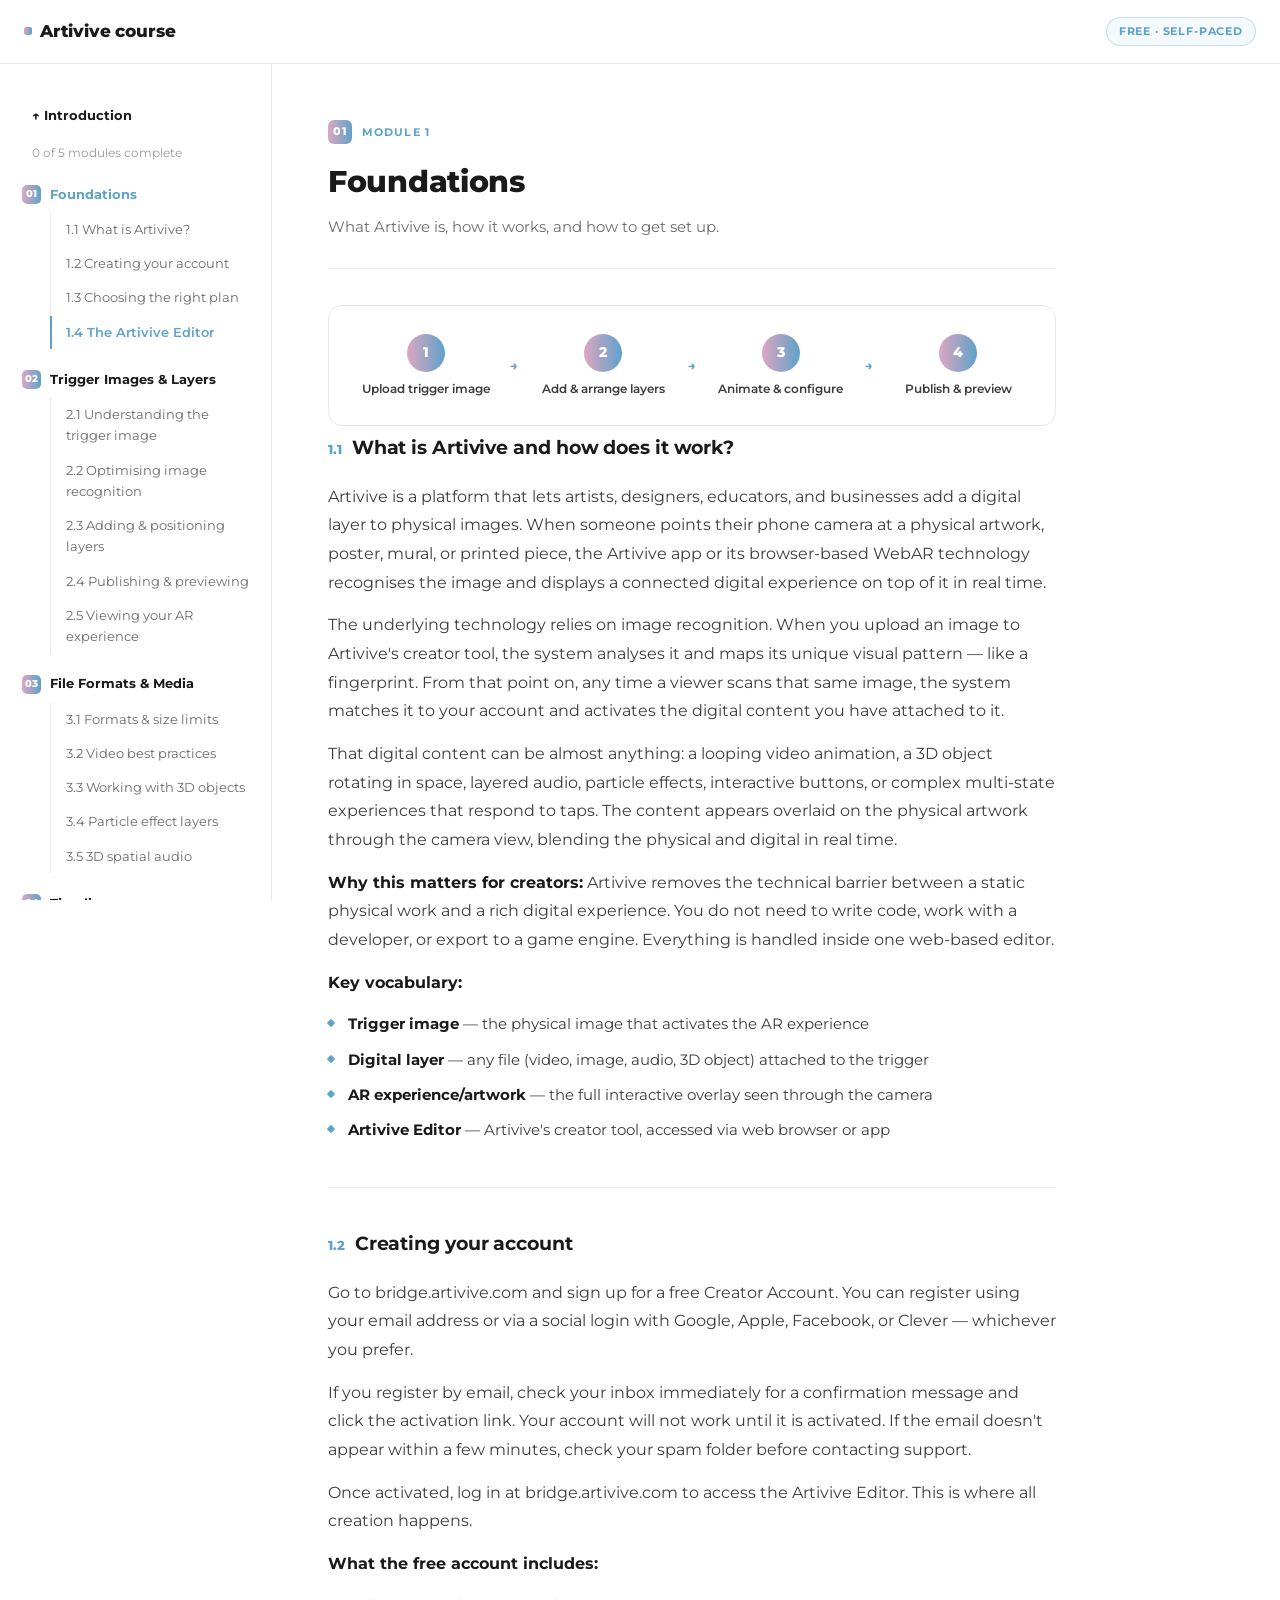
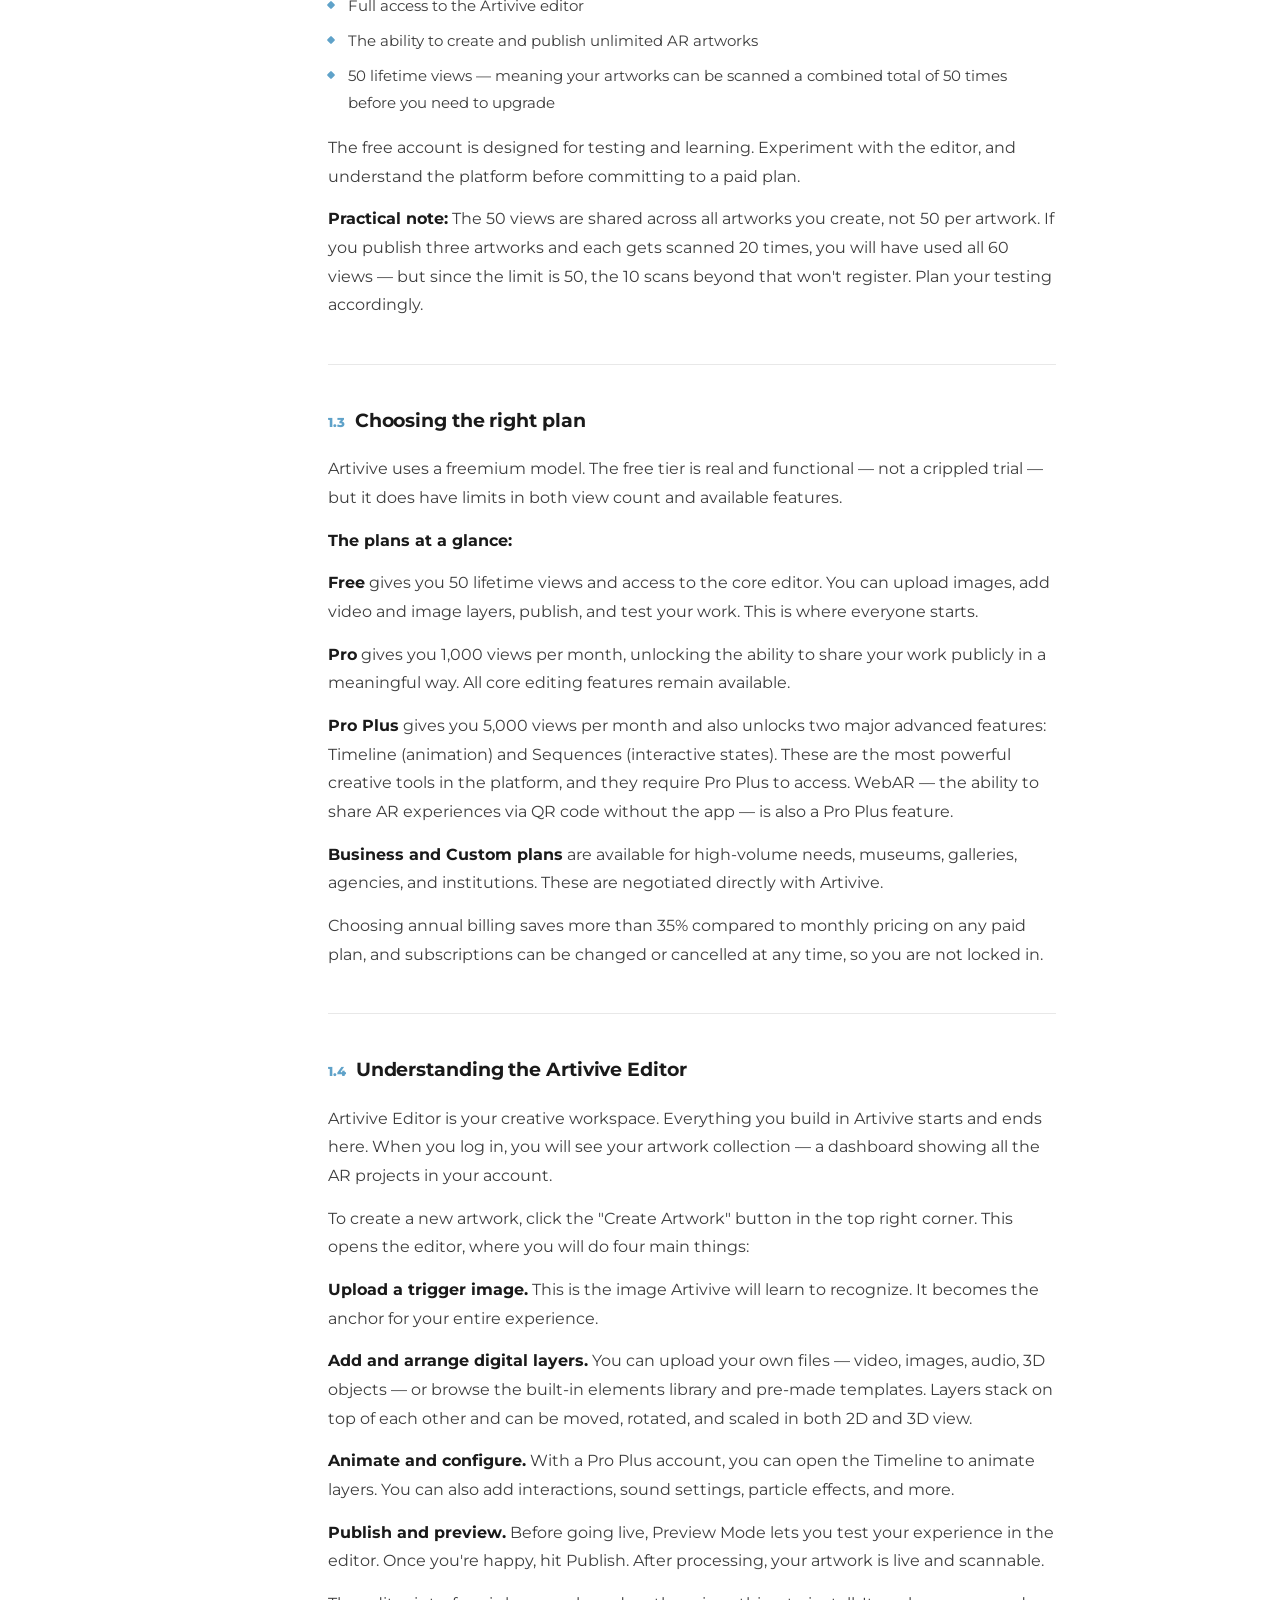
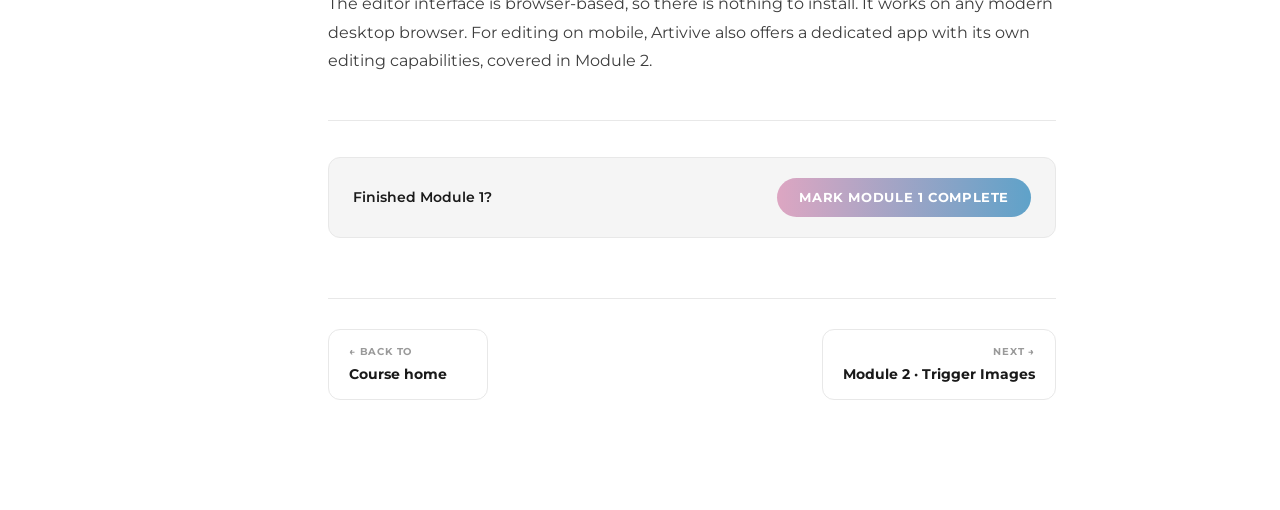
==== module-1.html @ f3bea5e3 "rewriting structire" ====
<!DOCTYPE html>
<html lang="en">
<head>
<meta charset="UTF-8">
<meta name="viewport" content="width=device-width, initial-scale=1.0">
<title>Module 1 · Foundations — Learning Artivive</title>
<link rel="preconnect" href="https://fonts.googleapis.com">
<link href="https://fonts.googleapis.com/css2?family=Montserrat:ital,wght@0,400;0,500;0,600;0,700;0,800;0,900;1,600&display=swap" rel="stylesheet">
<style>
:root{
  --rose:#dda6c2;
  --sky:#5fa2c9;
  --ink:#1a1a1a;
  --body:#3d3d3d;
  --muted:#6b6b6b;
  --soft:#9a9a9a;
  --page:#f5f5f5;
  --edge:#e8e8e8;
  --grad-cta: linear-gradient(90deg,#dda6c2, #5fa2c9);
}
*{box-sizing:border-box;margin:0;padding:0;}
html{scroll-behavior:smooth;}
body{
  font-family:'Montserrat',Arial,sans-serif;
  font-size:15px;line-height:1.7;color:var(--body);
  background:#fff;-webkit-font-smoothing:antialiased;
}
a{color:inherit;text-decoration:none;}
ul{list-style:none;}
h1,h2,h3{font-family:'Montserrat',Arial,sans-serif;color:var(--ink);font-feature-settings:"calt" 0,"liga" 0;}

/* top bar */
.top-bar{
  height:64px;border-bottom:1px solid var(--edge);
  display:flex;align-items:center;justify-content:space-between;
  padding:0 24px;position:sticky;top:0;z-index:300;
  background:rgba(255,255,255,.97);backdrop-filter:blur(10px);
}
.top-logo{font-weight:800;font-size:17px;color:var(--ink);display:flex;gap:8px;align-items:center;letter-spacing:-.01em;}
.mark{width:8px;height:8px;border-radius:2px;background:var(--grad-cta);flex:0 0 auto;}
.top-right{display:flex;align-items:center;gap:14px;}
.free-badge{font-size:10.5px;font-weight:700;text-transform:uppercase;letter-spacing:.08em;color:var(--sky);border:1px solid rgba(95,162,201,.3);background:rgba(95,162,201,.07);padding:5px 12px;border-radius:20px;}
.menu-toggle{display:none;background:none;border:1px solid var(--edge);border-radius:6px;width:36px;height:36px;font-size:16px;cursor:pointer;color:var(--ink);}

/* layout */
.layout{display:flex;max-width:1320px;margin:0 auto;align-items:flex-start;}
.sidebar{
  width:272px;flex:0 0 272px;position:sticky;top:64px;
  height:calc(100vh - 64px);overflow-y:auto;
  padding:32px 22px 60px;border-right:1px solid var(--edge);
}
.sidebar-top-link{display:block;font-size:13px;font-weight:700;color:var(--ink);margin-bottom:26px;padding:8px 10px;border-radius:6px;}
.sidebar-top-link:hover{background:var(--page);}
.sidebar-group{margin-bottom:20px;}
.sidebar-group-title{display:flex;gap:9px;align-items:center;font-size:12.5px;font-weight:700;color:var(--ink);margin-bottom:8px;}
.sidebar-index{width:19px;height:19px;border-radius:5px;background:var(--grad-cta);color:#fff;font-size:9.5px;font-weight:800;display:flex;align-items:center;justify-content:center;flex:0 0 auto;}
.sidebar-group ul{display:flex;flex-direction:column;gap:1px;margin-left:28px;border-left:1px solid var(--edge);}
.sidebar-group a{display:block;font-size:12.5px;color:var(--muted);padding:6px 0 6px 14px;border-left:2px solid transparent;margin-left:-1px;}
.sidebar-group a:hover{color:var(--ink);}
.sidebar-group a.active{color:var(--sky);border-left-color:var(--sky);font-weight:600;}
.sidebar-bottom{margin-top:26px;padding-top:18px;border-top:1px solid var(--edge);}
.sidebar-bottom a{display:block;font-size:12.5px;font-weight:600;color:var(--muted);padding:6px 10px;border-radius:6px;}
.sidebar-bottom a:hover{color:var(--ink);background:var(--page);}

.sidebar-backdrop{display:none;}

/* content */
.content{flex:1;min-width:0;padding:56px 56px 110px;max-width:840px;}

.intro{margin-bottom:64px;}
.intro .eyebrow{font-size:11px;font-weight:700;letter-spacing:.14em;text-transform:uppercase;color:var(--sky);margin-bottom:12px;display:block;}
.intro h1{font-size:clamp(30px,4.6vw,46px);font-weight:800;letter-spacing:-.02em;line-height:1.18;margin-bottom:18px;}
.intro .lede{font-size:16.5px;color:var(--muted);max-width:640px;line-height:1.8;margin-bottom:26px;}
.intro-facts{display:flex;gap:28px;flex-wrap:wrap;margin-bottom:26px;}
.intro-facts div b{display:block;font-size:22px;font-weight:800;color:var(--ink);}
.intro-facts div span{font-size:12px;color:var(--soft);}
.intro-note{
  background:var(--page);border:1px solid var(--edge);border-left:3px solid var(--sky);
  border-radius:8px;padding:16px 20px;font-size:14px;color:var(--body);line-height:1.7;
}

/* save progress / email capture — optional, not a gate */
.save-progress{background:#fff;border:1px solid var(--edge);border-radius:12px;padding:20px 22px;margin:18px 0 0;}
.save-progress-form{display:flex;align-items:center;justify-content:space-between;gap:20px;flex-wrap:wrap;}
.save-progress-text{display:flex;flex-direction:column;gap:3px;max-width:340px;}
.save-progress-text strong{font-size:14px;color:var(--ink);}
.save-progress-text span{font-size:12.5px;color:var(--muted);line-height:1.5;}
.save-progress-input-row{display:flex;gap:8px;flex-wrap:wrap;align-items:flex-start;}
.save-progress-input-row input{font-family:'Montserrat',sans-serif;font-size:13.5px;padding:10px 14px;border-radius:8px;border:1px solid var(--edge);min-width:220px;color:var(--ink);}
.save-progress-input-row input:focus{outline:2px solid var(--sky);outline-offset:1px;border-color:var(--sky);}
.btn-save-progress{background:var(--grad-cta);color:#fff;font-weight:700;font-size:12.5px;text-transform:uppercase;letter-spacing:.05em;padding:10.5px 20px;border-radius:8px;border:none;cursor:pointer;white-space:nowrap;font-family:'Montserrat',sans-serif;}
.btn-save-progress:hover{transform:translateY(-1px);}
.save-progress-done{display:none;align-items:center;gap:10px;}
.save-progress.is-saved .save-progress-form{display:none;}
.save-progress.is-saved .save-progress-done{display:flex;}
.save-progress-done svg{width:18px;height:18px;color:var(--sky);flex:0 0 auto;}
.save-progress-done p{font-size:13.5px;color:var(--body);margin:0;}
.save-progress-done a{color:var(--sky);font-weight:600;}
.save-progress-error{color:#c0524a;font-size:12px;margin-top:8px;width:100%;display:none;}
.save-progress.has-error .save-progress-error{display:block;}

.module-block{margin-top:0;}
.module-head{margin-bottom:8px;padding-bottom:28px;border-bottom:1px solid var(--edge);margin-bottom:36px;}
.module-eyebrow{font-size:11px;font-weight:700;text-transform:uppercase;letter-spacing:.1em;color:var(--sky);margin-bottom:12px;display:flex;gap:10px;align-items:center;}
.module-badge{width:24px;height:24px;border-radius:6px;background:var(--grad-cta);color:#fff;font-size:10.5px;font-weight:800;display:flex;align-items:center;justify-content:center;}
.module-head h2{font-size:clamp(22px,3vw,30px);font-weight:800;letter-spacing:-.01em;margin-bottom:8px;}
.module-desc{color:var(--muted);font-size:14.5px;}

/* diagrams — original illustrations, not stock photos */
.diagram-flow{
  display:flex;align-items:center;justify-content:center;gap:12px;flex-wrap:wrap;
  padding:28px 24px;background:#fff;border:1px solid var(--edge);border-radius:14px;margin:22px 0 6px;
}
.flow-step{display:flex;flex-direction:column;align-items:center;gap:9px;flex:1;min-width:108px;max-width:170px;text-align:center;}
.flow-step span{font-size:12px;font-weight:600;color:var(--body);line-height:1.4;}
.flow-arrow{font-size:12.5px;font-weight:700;color:var(--sky);letter-spacing:.02em;flex:0 0 auto;white-space:nowrap;}

.flow-icon{width:56px;height:56px;border-radius:12px;position:relative;background:var(--page);border:1px solid var(--edge);flex:0 0 auto;}
.flow-icon.poster-mini{background:repeating-linear-gradient(45deg, rgba(95,162,201,.5) 0px, rgba(95,162,201,.5) 4px, rgba(221,166,194,.4) 4px, rgba(221,166,194,.4) 8px);}
.flow-icon.scan-mini{background:#fff;}
.flow-icon .vf-c.sm{position:absolute;width:12px;height:12px;}
.flow-icon .vf-c.sm.tl{top:5px;left:5px;border-top:2px solid var(--sky);border-left:2px solid var(--sky);}
.flow-icon .vf-c.sm.tr{top:5px;right:5px;border-top:2px solid var(--sky);border-right:2px solid var(--sky);}
.flow-icon .vf-c.sm.bl{bottom:5px;left:5px;border-bottom:2px solid var(--sky);border-left:2px solid var(--sky);}
.flow-icon .vf-c.sm.br{bottom:5px;right:5px;border-bottom:2px solid var(--sky);border-right:2px solid var(--sky);}
.flow-icon.layers-mini .chip{position:absolute;width:24px;height:16px;border-radius:4px;box-shadow:0 3px 8px rgba(26,26,26,.16);}

.step-num{width:38px;height:38px;border-radius:50%;background:var(--grad-cta);color:#fff;font-weight:800;font-size:14px;display:flex;align-items:center;justify-content:center;}

.compare-col{display:flex;flex-direction:column;align-items:center;gap:9px;text-align:center;flex:0 0 auto;max-width:170px;}
.compare-col span{font-size:12px;color:var(--muted);line-height:1.4;}
.mini-poster{width:120px;height:86px;border-radius:8px;border:1px solid var(--edge);}
.mini-poster.good-pattern{background:repeating-linear-gradient(45deg, rgba(95,162,201,.55) 0px, rgba(95,162,201,.55) 5px, rgba(221,166,194,.45) 5px, rgba(221,166,194,.45) 10px, rgba(26,26,26,.12) 10px, rgba(26,26,26,.12) 12px);}
.mini-poster.poor-pattern{background:linear-gradient(180deg,#eef0f1,#e2e4e5);}
.mini-stars{color:var(--sky);font-size:14px;letter-spacing:3px;}
.mini-stars.dim{color:#dcdcdc;}
.compare-divider{font-size:11px;font-weight:800;color:var(--soft);letter-spacing:.12em;flex:0 0 auto;}

.format-card{background:var(--page);border:1px solid var(--edge);border-radius:10px;padding:18px 16px;text-align:center;flex:1;min-width:140px;}
.format-icon{width:40px;height:40px;border-radius:9px;background:linear-gradient(135deg, rgba(221,166,194,.18), rgba(95,162,201,.16));border:1px solid rgba(95,162,201,.2);display:flex;align-items:center;justify-content:center;margin:0 auto 10px;}
.format-icon svg{width:18px;height:18px;stroke:var(--sky);fill:none;stroke-width:1.8;stroke-linecap:round;stroke-linejoin:round;}
.format-icon svg polygon{fill:var(--sky);stroke:none;}
.format-card b{display:block;font-size:12.5px;color:var(--ink);margin-bottom:4px;}
.format-card span{font-size:11px;color:var(--soft);line-height:1.5;}

.diagram{position:relative;height:150px;background:#fff;border:1px solid var(--edge);border-radius:14px;margin:22px 0 6px;overflow:hidden;padding:0 26px;}
.tl-track{position:absolute;left:8%;right:8%;top:46%;height:2px;background:var(--edge);}
.tl-bar{position:absolute;height:5px;border-radius:3px;top:46%;background:var(--grad-cta);transform:translateY(-50%);}
.tl-node{position:absolute;top:46%;width:13px;height:13px;border-radius:50%;background:var(--sky);transform:translate(-50%,-50%);box-shadow:0 0 0 5px rgba(95,162,201,.14);}
.tl-dot-move{position:absolute;width:10px;height:10px;border-radius:50%;background:var(--ink);top:46%;animation:moveDot 3.4s ease-in-out infinite;}
@keyframes moveDot{0%{left:8%;transform:translate(-50%,-50%);}50%{left:78%;transform:translate(-50%,-50%);}100%{left:8%;transform:translate(-50%,-50%);}}
.tl-label{position:absolute;top:64%;transform:translateX(-50%);font-size:11px;font-weight:600;color:var(--muted);white-space:nowrap;}

.seq-box{background:var(--page);border:1px solid var(--edge);border-radius:10px;padding:11px 16px;font-size:12.5px;font-weight:700;color:var(--ink);text-align:center;}
.seq-box small{display:block;font-size:9.5px;font-weight:500;color:var(--soft);margin-top:2px;text-transform:uppercase;letter-spacing:.05em;}
.seq-branch{display:flex;flex-direction:column;gap:8px;}

@media(prefers-reduced-motion:reduce){ .tl-dot-move{animation:none;} }
@media(max-width:600px){ .diagram-flow{gap:8px;padding:22px 16px;} .flow-arrow{width:100%;text-align:center;} }

/* progressive unlock */
.module-locked{display:none;align-items:center;gap:18px;background:var(--page);border:1px dashed var(--edge);border-radius:14px;padding:32px 28px;margin:22px 0 6px;}
.module-block.is-locked .module-locked{display:flex;}
.module-block.is-locked .module-body{display:none;}
.lock-big{width:26px;height:26px;color:var(--soft);flex:0 0 auto;}
.module-locked p{font-size:14px;color:var(--muted);margin:0;}
.module-locked strong{color:var(--ink);}
.module-locked a{color:var(--sky);font-weight:700;}

.module-complete{margin-top:44px;padding-top:36px;border-top:1px solid var(--edge);}
.complete-todo{display:flex;align-items:center;justify-content:space-between;gap:18px;flex-wrap:wrap;background:var(--page);border:1px solid var(--edge);border-radius:12px;padding:20px 24px;}
.complete-todo p{font-size:14px;font-weight:600;color:var(--ink);margin:0;}
.btn-complete{background:var(--grad-cta);color:#fff;font-weight:700;font-size:12.5px;text-transform:uppercase;letter-spacing:.05em;padding:12px 22px;border-radius:30px;border:none;cursor:pointer;white-space:nowrap;font-family:'Montserrat',sans-serif;}
.btn-complete:hover{transform:translateY(-1px);}
.complete-done{display:none;align-items:center;gap:12px;background:rgba(95,162,201,.08);border:1px solid rgba(95,162,201,.25);border-radius:12px;padding:18px 24px;}
.module-block.is-completed .complete-todo{display:none;}
.module-block.is-completed .complete-done{display:flex;}
.complete-done svg{width:20px;height:20px;color:var(--sky);flex:0 0 auto;}
.complete-done p{font-size:14px;color:var(--body);margin:0;}
.complete-done p strong{color:var(--ink);}

.sidebar-progress{font-size:11.5px;color:var(--soft);margin:-16px 0 20px;padding:0 10px;}
.sidebar-group-name{flex:1;}
.group-lock-icon,.group-check-icon{width:12px;height:12px;flex:0 0 auto;display:none;}
.group-lock-icon{color:var(--soft);}
.group-check-icon{color:var(--sky);}
.sidebar-group.locked .group-lock-icon{display:block;}
.sidebar-group.completed .group-check-icon{display:block;}
.sidebar-group.locked .sidebar-group-name{color:var(--soft);}
.sidebar-group.locked .sidebar-index{opacity:.45;}
.sidebar-group.locked ul a{pointer-events:none;color:#d2d2d2;}
.sidebar-group.current .sidebar-group-name{color:var(--sky);}
.sidebar-reset{font-size:11.5px;color:var(--soft);}
.sidebar-reset:hover{color:var(--sky);}

.lesson{margin-top:44px;padding-top:40px;border-top:1px solid var(--edge);}
.module-block .lesson:first-of-type{border-top:none;padding-top:0;margin-top:0;}
.lesson h3{font-size:19px;font-weight:700;margin-bottom:18px;display:flex;gap:10px;align-items:baseline;letter-spacing:-.005em;}
.lesson-num-tag{font-size:13px;color:var(--sky);font-weight:800;flex:0 0 auto;}
.lesson-body p{margin-bottom:14px;font-size:15.5px;line-height:1.85;color:var(--body);}
.lesson-body p:last-child{margin-bottom:0;}
.lesson-body strong{color:var(--ink);font-weight:700;}
.lesson-body ul{margin:4px 0 18px;padding-left:0;display:flex;flex-direction:column;gap:9px;}
.lesson-body ul li{font-size:15px;color:var(--body);padding-left:20px;position:relative;line-height:1.75;}
.lesson-body ul li::before{content:'';position:absolute;left:0;top:9px;width:6px;height:6px;background:var(--sky);border-radius:1px;transform:rotate(45deg);}
.lesson-body ul li strong{color:var(--ink);}
.video-link{display:inline-flex;align-items:center;gap:8px;font-size:13.5px;color:var(--sky);font-weight:600;margin-top:4px;word-break:break-all;}
.video-link::before{content:'▶';font-size:10px;}
.video-link:hover{text-decoration:underline;}

/* embedded videos — same frame treatment as the infographics */
.video-embed{background:#fff;border:1px solid var(--edge);border-radius:14px;padding:14px;margin:22px 0 6px;}
.video-embed + .video-embed{margin-top:14px;}
.video-frame{position:relative;width:100%;padding-top:56.25%;border-radius:9px;overflow:hidden;background:var(--page);}
.video-frame iframe{position:absolute;top:0;left:0;width:100%;height:100%;border:0;}
.video-caption{display:flex;align-items:center;gap:8px;font-size:12px;font-weight:600;color:var(--muted);margin-top:11px;padding:0 2px;}
.video-caption::before{content:'▶';font-size:9px;color:var(--sky);}

/* faq */
.faq-section{margin-top:88px;padding-top:44px;border-top:1px solid var(--edge);}
.faq-item{border-top:1px solid var(--edge);}
.faq-item:last-child{border-bottom:1px solid var(--edge);}
.faq-item summary{list-style:none;cursor:pointer;padding:20px 2px;display:flex;justify-content:space-between;align-items:center;gap:20px;font-size:15.5px;font-weight:700;color:var(--ink);}
.faq-item summary::-webkit-details-marker{display:none;}
.faq-item p{padding:0 2px 20px;max-width:700px;font-size:14.5px;color:var(--muted);line-height:1.75;}
.faq-plus{font-size:17px;color:var(--sky);transition:transform .2s ease;flex:0 0 auto;font-weight:700;}
.faq-item[open] .faq-plus{transform:rotate(45deg);}

footer{margin-top:70px;padding-top:28px;border-top:1px solid var(--edge);display:flex;justify-content:space-between;flex-wrap:wrap;gap:10px;}
footer p{font-size:12px;color:var(--soft);}
footer a{font-size:12px;color:var(--sky);font-weight:600;}

/* ===== NEW: multi-page module overview cards (index) ===== */
.module-cards{display:flex;flex-direction:column;gap:16px;margin-top:8px;}
.module-cards-head{margin:64px 0 4px;}
.module-cards-head .eyebrow{font-size:11px;font-weight:700;letter-spacing:.14em;text-transform:uppercase;color:var(--sky);display:block;margin-bottom:10px;}
.module-cards-head h2{font-size:26px;font-weight:800;letter-spacing:-.01em;}
.module-cards-sub{font-size:15px;color:var(--muted);margin-top:8px;}
.module-cards + .save-progress{margin-top:40px;}
.module-card{display:flex;align-items:center;gap:20px;border:1px solid var(--edge);border-radius:14px;padding:22px 24px;transition:border-color .15s ease,transform .15s ease;}
.module-card:hover{border-color:var(--sky);transform:translateY(-1px);}
.module-card .mc-badge{width:44px;height:44px;border-radius:10px;background:var(--grad-cta);color:#fff;font-weight:800;font-size:15px;display:flex;align-items:center;justify-content:center;flex:0 0 auto;}
.module-card .mc-text{flex:1;min-width:0;}
.module-card .mc-text b{display:block;font-size:16px;color:var(--ink);margin-bottom:3px;letter-spacing:-.005em;}
.module-card .mc-text span{font-size:13px;color:var(--muted);line-height:1.6;}
.module-card .mc-status{font-size:10.5px;font-weight:700;text-transform:uppercase;letter-spacing:.07em;flex:0 0 auto;color:var(--sky);display:flex;align-items:center;gap:6px;}
.module-card .mc-status svg{width:13px;height:13px;flex:0 0 auto;}
.module-card.locked{opacity:.55;pointer-events:none;}
.module-card.locked .mc-badge{opacity:.5;}
.module-card.locked .mc-status{color:var(--soft);}
.module-card.done .mc-status{color:var(--sky);}

/* ===== NEW: prev / next page navigation ===== */
.page-nav{display:flex;justify-content:space-between;gap:14px;margin-top:60px;padding-top:30px;border-top:1px solid var(--edge);flex-wrap:wrap;}
.page-nav a{display:inline-flex;flex-direction:column;gap:3px;font-size:13.5px;font-weight:700;color:var(--ink);border:1px solid var(--edge);border-radius:12px;padding:13px 20px;min-width:160px;transition:border-color .15s ease,transform .15s ease;}
.page-nav a:hover{border-color:var(--sky);transform:translateY(-1px);}
.page-nav a small{font-size:10px;font-weight:700;text-transform:uppercase;letter-spacing:.08em;color:var(--soft);}
.page-nav a.next{margin-left:auto;text-align:right;align-items:flex-end;}
.page-nav a.locked{opacity:.4;pointer-events:none;}

@media(max-width:960px){
  .menu-toggle{display:block;}
  .sidebar{
    position:fixed;top:0;left:-300px;width:280px;height:100vh;
    background:#fff;z-index:400;transition:left .25s ease;
    box-shadow:0 0 40px rgba(0,0,0,.15);padding-top:84px;
  }
  .sidebar.open{left:0;}
  .sidebar-backdrop.show{
    display:block;position:fixed;inset:0;background:rgba(0,0,0,.32);z-index:350;
  }
  .content{padding:40px 22px 90px;max-width:100%;}
  .intro-facts{gap:20px;}
}

</style>
</head>
<body data-page="module" data-module="1">

<div class="top-bar">
  <div class="top-logo"><span class="mark"></span><a href="index.html">Artivive course</a></div>
  <div class="top-right">
    <span class="free-badge">Free · Self-paced</span>
    <button class="menu-toggle" id="menuToggle" aria-label="Toggle menu">☰</button>
  </div>
</div>

<div class="sidebar-backdrop" id="backdrop"></div>

<div class="layout">
  <aside class="sidebar" id="sidebar">
    <a href="index.html#top" class="sidebar-top-link">↑ Introduction</a>
    <div class="sidebar-progress" id="sidebarProgress">0 of 5 modules complete</div>

    <div class="sidebar-group" id="sidebar-group-1">
      <div class="sidebar-group-title">
        <span class="sidebar-index">01</span>
        <span class="sidebar-group-name">Foundations</span>
        <svg class="group-lock-icon" viewBox="0 0 24 24" fill="none" stroke="currentColor" stroke-width="2"><rect x="5" y="11" width="14" height="9" rx="2"/><path d="M8 11V7a4 4 0 0 1 8 0v4"/></svg>
        <svg class="group-check-icon" viewBox="0 0 24 24" fill="none" stroke="currentColor" stroke-width="2.5" stroke-linecap="round" stroke-linejoin="round"><polyline points="20 6 9 17 4 12"/></svg>
      </div>
      <ul>
        <li><a href="module-1.html#lesson-1-1">1.1 What is Artivive?</a></li>
        <li><a href="module-1.html#lesson-1-2">1.2 Creating your account</a></li>
        <li><a href="module-1.html#lesson-1-3">1.3 Choosing the right plan</a></li>
        <li><a href="module-1.html#lesson-1-4">1.4 The Artivive Editor</a></li>
      </ul>
    </div>

    <div class="sidebar-group" id="sidebar-group-2">
      <div class="sidebar-group-title">
        <span class="sidebar-index">02</span>
        <span class="sidebar-group-name">Trigger Images &amp; Layers</span>
        <svg class="group-lock-icon" viewBox="0 0 24 24" fill="none" stroke="currentColor" stroke-width="2"><rect x="5" y="11" width="14" height="9" rx="2"/><path d="M8 11V7a4 4 0 0 1 8 0v4"/></svg>
        <svg class="group-check-icon" viewBox="0 0 24 24" fill="none" stroke="currentColor" stroke-width="2.5" stroke-linecap="round" stroke-linejoin="round"><polyline points="20 6 9 17 4 12"/></svg>
      </div>
      <ul>
        <li><a href="module-2.html#lesson-2-1">2.1 Understanding the trigger image</a></li>
        <li><a href="module-2.html#lesson-2-2">2.2 Optimising image recognition</a></li>
        <li><a href="module-2.html#lesson-2-3">2.3 Adding &amp; positioning layers</a></li>
        <li><a href="module-2.html#lesson-2-4">2.4 Publishing &amp; previewing</a></li>
        <li><a href="module-2.html#lesson-2-5">2.5 Viewing your AR experience</a></li>
      </ul>
    </div>

    <div class="sidebar-group" id="sidebar-group-3">
      <div class="sidebar-group-title">
        <span class="sidebar-index">03</span>
        <span class="sidebar-group-name">File Formats &amp; Media</span>
        <svg class="group-lock-icon" viewBox="0 0 24 24" fill="none" stroke="currentColor" stroke-width="2"><rect x="5" y="11" width="14" height="9" rx="2"/><path d="M8 11V7a4 4 0 0 1 8 0v4"/></svg>
        <svg class="group-check-icon" viewBox="0 0 24 24" fill="none" stroke="currentColor" stroke-width="2.5" stroke-linecap="round" stroke-linejoin="round"><polyline points="20 6 9 17 4 12"/></svg>
      </div>
      <ul>
        <li><a href="module-3.html#lesson-3-1">3.1 Formats &amp; size limits</a></li>
        <li><a href="module-3.html#lesson-3-2">3.2 Video best practices</a></li>
        <li><a href="module-3.html#lesson-3-3">3.3 Working with 3D objects</a></li>
        <li><a href="module-3.html#lesson-3-4">3.4 Particle effect layers</a></li>
        <li><a href="module-3.html#lesson-3-5">3.5 3D spatial audio</a></li>
      </ul>
    </div>

    <div class="sidebar-group" id="sidebar-group-4">
      <div class="sidebar-group-title">
        <span class="sidebar-index">04</span>
        <span class="sidebar-group-name">Timeline</span>
        <svg class="group-lock-icon" viewBox="0 0 24 24" fill="none" stroke="currentColor" stroke-width="2"><rect x="5" y="11" width="14" height="9" rx="2"/><path d="M8 11V7a4 4 0 0 1 8 0v4"/></svg>
        <svg class="group-check-icon" viewBox="0 0 24 24" fill="none" stroke="currentColor" stroke-width="2.5" stroke-linecap="round" stroke-linejoin="round"><polyline points="20 6 9 17 4 12"/></svg>
      </div>
      <ul>
        <li><a href="module-4.html#lesson-4-1">4.1 What is Timeline?</a></li>
        <li><a href="module-4.html#lesson-4-2">4.2 The five core actions</a></li>
        <li><a href="module-4.html#lesson-4-3">4.3 Speed curves &amp; duration</a></li>
        <li><a href="module-4.html#lesson-4-4">4.4 Groups &amp; combined actions</a></li>
      </ul>
    </div>

    <div class="sidebar-group" id="sidebar-group-5">
      <div class="sidebar-group-title">
        <span class="sidebar-index">05</span>
        <span class="sidebar-group-name">Sequences</span>
        <svg class="group-lock-icon" viewBox="0 0 24 24" fill="none" stroke="currentColor" stroke-width="2"><rect x="5" y="11" width="14" height="9" rx="2"/><path d="M8 11V7a4 4 0 0 1 8 0v4"/></svg>
        <svg class="group-check-icon" viewBox="0 0 24 24" fill="none" stroke="currentColor" stroke-width="2.5" stroke-linecap="round" stroke-linejoin="round"><polyline points="20 6 9 17 4 12"/></svg>
      </div>
      <ul>
        <li><a href="module-5.html#lesson-5-1">5.1 Multi-state experiences</a></li>
        <li><a href="module-5.html#lesson-5-2">5.2 Creating &amp; connecting sequences</a></li>
        <li><a href="module-5.html#lesson-5-3">5.3 Advanced sequence actions</a></li>
        <li><a href="module-5.html#lesson-5-4">5.4 Testing interactions</a></li>
        <li><a href="module-5.html#lesson-5-5">5.5 What you can build</a></li>
      </ul>
    </div>

    <div class="sidebar-bottom">
      <a href="index.html#faq">FAQ</a>
      <a href="#" class="sidebar-reset" id="resetProgressBtn">Reset progress</a>
    </div>
  </aside>

  <main class="content" id="top">

    <section class="module-block" id="module-1">
      <div class="module-head">
        <div class="module-eyebrow"><span class="module-badge">01</span>Module 1</div>
        <h2>Foundations</h2>
        <p class="module-desc">What Artivive is, how it works, and how to get set up.</p>
      </div>

      <div class="module-body">
      <div class="diagram-flow" role="img" aria-label="Diagram: four-step Editor workflow — upload, layer, animate, publish">
        <div class="flow-step"><div class="step-num">1</div><span>Upload trigger image</span></div>
        <div class="flow-arrow">→</div>
        <div class="flow-step"><div class="step-num">2</div><span>Add &amp; arrange layers</span></div>
        <div class="flow-arrow">→</div>
        <div class="flow-step"><div class="step-num">3</div><span>Animate &amp; configure</span></div>
        <div class="flow-arrow">→</div>
        <div class="flow-step"><div class="step-num">4</div><span>Publish &amp; preview</span></div>
      </div>

      <article class="lesson" id="lesson-1-1">
        <h3><span class="lesson-num-tag">1.1</span> What is Artivive and how does it work?</h3>
        <div class="lesson-body">
          <p>Artivive is a platform that lets artists, designers, educators, and businesses add a digital layer to physical images. When someone points their phone camera at a physical artwork, poster, mural, or printed piece, the Artivive app or its browser-based WebAR technology recognises the image and displays a connected digital experience on top of it in real time.</p>
          <p>The underlying technology relies on image recognition. When you upload an image to Artivive's creator tool, the system analyses it and maps its unique visual pattern — like a fingerprint. From that point on, any time a viewer scans that same image, the system matches it to your account and activates the digital content you have attached to it.</p>
          <p>That digital content can be almost anything: a looping video animation, a 3D object rotating in space, layered audio, particle effects, interactive buttons, or complex multi-state experiences that respond to taps. The content appears overlaid on the physical artwork through the camera view, blending the physical and digital in real time.</p>
          <p><strong>Why this matters for creators:</strong> Artivive removes the technical barrier between a static physical work and a rich digital experience. You do not need to write code, work with a developer, or export to a game engine. Everything is handled inside one web-based editor.</p>
          <p><strong>Key vocabulary:</strong></p>
          <ul>
            <li><strong>Trigger image</strong> — the physical image that activates the AR experience</li>
            <li><strong>Digital layer</strong> — any file (video, image, audio, 3D object) attached to the trigger</li>
            <li><strong>AR experience/artwork</strong> — the full interactive overlay seen through the camera</li>
            <li><strong>Artivive Editor</strong> — Artivive's creator tool, accessed via web browser or app</li>
          </ul>
        </div>
      </article>

      <article class="lesson" id="lesson-1-2">
        <h3><span class="lesson-num-tag">1.2</span> Creating your account</h3>
        <div class="lesson-body">
          <p>Go to <a href="https://bridge.artivive.com">bridge.artivive.com</a> and sign up for a free Creator Account. You can register using your email address or via a social login with Google, Apple, Facebook, or Clever — whichever you prefer.</p>
          <p>If you register by email, check your inbox immediately for a confirmation message and click the activation link. Your account will not work until it is activated. If the email doesn't appear within a few minutes, check your spam folder before contacting support.</p>
          <p>Once activated, log in at <a href="https://bridge.artivive.com">bridge.artivive.com</a> to access the Artivive Editor. This is where all creation happens.</p>
          <p><strong>What the free account includes:</strong></p>
          <ul>
            <li>Full access to the Artivive editor</li>
            <li>The ability to create and publish unlimited AR artworks</li>
            <li>50 lifetime views — meaning your artworks can be scanned a combined total of 50 times before you need to upgrade</li>
          </ul>
          <p>The free account is designed for testing and learning. Experiment with the editor, and understand the platform before committing to a paid plan.</p>
          <p><strong>Practical note:</strong> The 50 views are shared across all artworks you create, not 50 per artwork. If you publish three artworks and each gets scanned 20 times, you will have used all 60 views — but since the limit is 50, the 10 scans beyond that won't register. Plan your testing accordingly.</p>
        </div>
      </article>

      <article class="lesson" id="lesson-1-3">
        <h3><span class="lesson-num-tag">1.3</span> Choosing the right plan</h3>
        <div class="lesson-body">
          <p>Artivive uses a freemium model. The free tier is real and functional — not a crippled trial — but it does have limits in both view count and available features.</p>
          <p><strong>The plans at a glance:</strong></p>
          <p><strong>Free</strong> gives you 50 lifetime views and access to the core editor. You can upload images, add video and image layers, publish, and test your work. This is where everyone starts.</p>
          <p><strong>Pro</strong> gives you 1,000 views per month, unlocking the ability to share your work publicly in a meaningful way. All core editing features remain available.</p>
          <p><strong>Pro Plus</strong> gives you 5,000 views per month and also unlocks two major advanced features: Timeline (animation) and Sequences (interactive states). These are the most powerful creative tools in the platform, and they require Pro Plus to access. WebAR — the ability to share AR experiences via QR code without the app — is also a Pro Plus feature.</p>
          <p><strong>Business and Custom plans</strong> are available for high-volume needs, museums, galleries, agencies, and institutions. These are negotiated directly with Artivive.</p>
          <p>Choosing annual billing saves more than 35% compared to monthly pricing on any paid plan, and subscriptions can be changed or cancelled at any time, so you are not locked in.</p>
        </div>
      </article>

      <article class="lesson" id="lesson-1-4">
        <h3><span class="lesson-num-tag">1.4</span> Understanding the Artivive Editor</h3>
        <div class="lesson-body">
          <p>Artivive Editor is your creative workspace. Everything you build in Artivive starts and ends here. When you log in, you will see your artwork collection — a dashboard showing all the AR projects in your account.</p>
          <p>To create a new artwork, click the "Create Artwork" button in the top right corner. This opens the editor, where you will do four main things:</p>
          <p><strong>Upload a trigger image.</strong> This is the image Artivive will learn to recognize. It becomes the anchor for your entire experience.</p>
          <p><strong>Add and arrange digital layers.</strong> You can upload your own files — video, images, audio, 3D objects — or browse the built-in elements library and pre-made templates. Layers stack on top of each other and can be moved, rotated, and scaled in both 2D and 3D view.</p>
          <p><strong>Animate and configure.</strong> With a Pro Plus account, you can open the Timeline to animate layers. You can also add interactions, sound settings, particle effects, and more.</p>
          <p><strong>Publish and preview.</strong> Before going live, Preview Mode lets you test your experience in the editor. Once you're happy, hit Publish. After processing, your artwork is live and scannable.</p>
          <p>The editor interface is browser-based, so there is nothing to install. It works on any modern desktop browser. For editing on mobile, Artivive also offers a dedicated app with its own editing capabilities, covered in Module 2.</p>
        </div>
      </article>

      <div class="module-complete">
        <div class="complete-todo">
          <p>Finished Module 1?</p>
          <button class="btn-complete" type="button" data-module="1">Mark Module 1 Complete</button>
        </div>
        <div class="complete-done">
          <svg viewBox="0 0 24 24" fill="none" stroke="currentColor" stroke-width="2.5" stroke-linecap="round" stroke-linejoin="round"><polyline points="20 6 9 17 4 12"/></svg>
          <p><strong>Module 1 complete.</strong> Module 2 is now unlocked.</p>
        </div>
      </div>
      </div>
    </section>

    <nav class="page-nav">
      <a class="prev" href="index.html"><small>← Back to</small>Course home</a>
      <a class="next" href="module-2.html" data-requires-complete><small>Next →</small>Module 2 · Trigger Images</a>
    </nav>

  </main>
</div>

<script>
/* ============================================================
   Artivive course — shared logic across all pages.
   Reads which page it is on from <body data-page> / data-module.
   ============================================================ */
(function(){
  'use strict';

  var TOTAL_MODULES = 5;
  var PROGRESS_KEY = 'module-progress';
  var EMAIL_KEY = 'learner-email';

  var MODULE_TITLES = {
    1: 'Foundations',
    2: 'Trigger Images & Digital Layers',
    3: 'File Formats & Media Craft',
    4: 'Timeline: Animating Your Artwork',
    5: 'Sequences: Building Interactive Experiences'
  };

  /* ---- integration config (fill in to connect ActiveCampaign) ---- */
  var MAKE_WEBHOOK_URL = '';   // e.g. https://hook.us1.make.com/xxxxxxxxxxxxxxxxxxxx
  var AC_ACTID = '';           // e.g. 1234567
  var AC_EVENT_KEY = '';       // e.g. 93f120c55fa6caf9dabc1430d8b4232efead5dfe

  /* ------------------------------------------------------------------
     Storage abstraction.
     - In the Claude artifact preview, window.storage is available (async).
     - On a real hosted site, we fall back to localStorage (sync).
     - As a last resort, an in-memory object (progress won't persist).
     Everything is wrapped in Promises so callers can treat it uniformly.
  ------------------------------------------------------------------ */
  var mem = {};
  function hasWinStorage(){ return typeof window.storage !== 'undefined' && window.storage; }

  function storeGet(key){
    if(hasWinStorage()){
      return window.storage.get(key, false)
        .then(function(r){ return (r && r.value != null) ? r.value : null; })
        .catch(function(){ return null; });
    }
    try { return Promise.resolve(localStorage.getItem(key)); }
    catch(e){ return Promise.resolve(Object.prototype.hasOwnProperty.call(mem, key) ? mem[key] : null); }
  }

  function storeSet(key, value){
    if(hasWinStorage()){
      return window.storage.set(key, value, false).catch(function(e){ console.error('storage.set failed', e); });
    }
    try { localStorage.setItem(key, value); return Promise.resolve(); }
    catch(e){ mem[key] = value; return Promise.resolve(); }
  }

  /* ---- shared mutable state ---- */
  var progress = { completed: [] };
  var email = '';

  /* =====================  INTEGRATIONS  ===================== */
  function isValidEmail(v){ return /^[^\s@]+@[^\s@]+\.[^\s@]+$/.test(v); }

  function sendEvent(eventName, extra){
    if(!email) return; // no identified contact yet — nothing to attach to
    if(MAKE_WEBHOOK_URL){
      var payload = { event: eventName, email: email, course: 'Learning Artivive', timestamp: new Date().toISOString() };
      for(var k in extra){ if(extra.hasOwnProperty(k)) payload[k] = extra[k]; }
      fetch(MAKE_WEBHOOK_URL, {
        method: 'POST', headers: { 'Content-Type': 'application/json' }, body: JSON.stringify(payload)
      }).catch(function(e){ console.warn('Make.com webhook failed', e); });
    }
    if(AC_ACTID && AC_EVENT_KEY){
      var body = 'actid=' + encodeURIComponent(AC_ACTID) +
        '&key=' + encodeURIComponent(AC_EVENT_KEY) +
        '&event=' + encodeURIComponent(eventName) +
        '&eventdata=' + encodeURIComponent(JSON.stringify(extra || {})) +
        '&visit=' + encodeURIComponent(JSON.stringify({ email: email }));
      fetch('https://trackcmp.net/event', {
        method: 'POST', headers: { 'Content-Type': 'application/x-www-form-urlencoded' }, body: body
      }).catch(function(e){ console.warn('ActiveCampaign event failed', e); });
    }
  }

  function trackModuleComplete(m){
    sendEvent('module_' + m + '_complete', { module: m, moduleTitle: MODULE_TITLES[m] || '' });
    if(m === TOTAL_MODULES) sendEvent('course_complete', {});
  }

  /* =====================  MOBILE MENU  ===================== */
  function initMenu(){
    var menuToggle = document.getElementById('menuToggle');
    var sidebar = document.getElementById('sidebar');
    var backdrop = document.getElementById('backdrop');
    if(!menuToggle || !sidebar || !backdrop) return;
    function close(){ sidebar.classList.remove('open'); backdrop.classList.remove('show'); }
    menuToggle.addEventListener('click', function(){
      sidebar.classList.toggle('open'); backdrop.classList.toggle('show');
    });
    backdrop.addEventListener('click', close);
    document.querySelectorAll('.sidebar a').forEach(function(a){ a.addEventListener('click', close); });
  }

  /* =====================  SIDEBAR STATE  ===================== */
  function currentModule(){
    var m = document.body.getAttribute('data-module');
    return m ? parseInt(m, 10) : 0;
  }

  function applySidebarState(){
    var cur = currentModule();
    for(var m = 1; m <= TOTAL_MODULES; m++){
      var group = document.getElementById('sidebar-group-' + m);
      if(!group) continue;
      var completed = progress.completed.indexOf(m) > -1;
      group.classList.remove('locked');
      group.classList.toggle('completed', completed);
      group.classList.toggle('current', m === cur);
    }
    var progEl = document.getElementById('sidebarProgress');
    if(progEl) progEl.textContent = progress.completed.length + ' of ' + TOTAL_MODULES + ' modules complete';
  }

  /* =====================  INDEX: MODULE CARDS  ===================== */
  function applyCardState(){
    document.querySelectorAll('.module-card').forEach(function(card){
      var m = parseInt(card.getAttribute('data-module'), 10);
      var completed = progress.completed.indexOf(m) > -1;
      card.classList.remove('locked');
      card.classList.toggle('done', completed);
      var status = card.querySelector('.mc-status-text');
      if(status){
        status.textContent = completed ? 'Completed' : 'Start module';
      }
    });
  }

  /* =====================  MODULE PAGE STATE  ===================== */
  function applyModulePageState(){
    var m = currentModule();
    if(!m) return;
    var block = document.getElementById('module-' + m);
    if(!block) return;
    var completed = progress.completed.indexOf(m) > -1;
    block.classList.remove('is-locked');
    block.classList.toggle('is-completed', completed);

    // modules are freely accessible — the next link is never gated
    var nextLink = document.querySelector('.page-nav a.next');
    if(nextLink){ nextLink.classList.remove('locked'); }
  }

  /* =====================  PROGRESS I/O  ===================== */
  function loadProgress(){
    return storeGet(PROGRESS_KEY).then(function(val){
      if(val){
        try{
          var parsed = JSON.parse(val);
          if(parsed && Array.isArray(parsed.completed)) progress = parsed;
        }catch(e){ /* keep default */ }
      }
    });
  }

  function saveProgress(){ return storeSet(PROGRESS_KEY, JSON.stringify(progress)); }

  function completeModule(m){
    if(progress.completed.indexOf(m) === -1){
      progress.completed.push(m);
      saveProgress();
    }
    applySidebarState();
    applyModulePageState();
    applyCardState();
    trackModuleComplete(m);
  }

  function resetProgress(){
    progress = { completed: [] };
    saveProgress();
    applySidebarState();
    applyModulePageState();
    applyCardState();
    window.scrollTo({ top: 0, behavior: 'smooth' });
  }

  /* =====================  EMAIL CAPTURE (index)  ===================== */
  function showSavedState(){
    var card = document.getElementById('saveProgress');
    var display = document.getElementById('savedEmailDisplay');
    if(!card) return;
    card.classList.add('is-saved');
    card.classList.remove('has-error');
    if(display) display.textContent = email;
  }
  function showFormState(){
    var card = document.getElementById('saveProgress');
    var input = document.getElementById('saveProgressEmail');
    if(!card) return;
    card.classList.remove('is-saved');
    if(input) input.value = email;
  }
  function initEmailCapture(){
    var saveBtn = document.getElementById('saveProgressBtn');
    var emailInput = document.getElementById('saveProgressEmail');
    var changeLink = document.getElementById('changeEmailLink');
    var card = document.getElementById('saveProgress');
    if(saveBtn && emailInput){
      saveBtn.addEventListener('click', function(){
        var value = emailInput.value.trim();
        if(!isValidEmail(value)){ if(card) card.classList.add('has-error'); return; }
        email = value;
        storeSet(EMAIL_KEY, email);
        showSavedState();
        sendEvent('email_captured', {});
      });
    }
    if(changeLink){
      changeLink.addEventListener('click', function(e){ e.preventDefault(); showFormState(); });
    }
  }

  /* =====================  SCROLL SPY (within a page)  ===================== */
  function initScrollSpy(){
    var lessons = document.querySelectorAll('.lesson[id]');
    if(!lessons.length || !('IntersectionObserver' in window)) return;
    var links = document.querySelectorAll('.sidebar-group a');
    var observer = new IntersectionObserver(function(entries){
      entries.forEach(function(entry){
        if(entry.isIntersecting){
          links.forEach(function(l){ l.classList.remove('active'); });
          var link = document.querySelector('.sidebar-group a[href$="#' + entry.target.id + '"]');
          if(link) link.classList.add('active');
        }
      });
    }, { rootMargin: '-15% 0px -70% 0px', threshold: 0 });
    lessons.forEach(function(l){ observer.observe(l); });
  }

  /* =====================  COMMON WIRING  ===================== */
  function initButtons(){
    document.querySelectorAll('.btn-complete').forEach(function(btn){
      btn.addEventListener('click', function(){
        completeModule(parseInt(btn.getAttribute('data-module'), 10));
      });
    });
    var resetBtn = document.getElementById('resetProgressBtn');
    if(resetBtn){
      resetBtn.addEventListener('click', function(e){ e.preventDefault(); resetProgress(); });
    }
  }

  /* =====================  BOOT  ===================== */
  document.addEventListener('DOMContentLoaded', function(){
    initMenu();
    initButtons();
    initScrollSpy();
    initEmailCapture();

    // load persisted state, then paint
    Promise.all([
      loadProgress(),
      storeGet(EMAIL_KEY).then(function(v){ if(v){ email = v; } })
    ]).then(function(){
      applySidebarState();
      applyModulePageState();
      applyCardState();
      if(email && document.getElementById('saveProgress')) showSavedState();
    });
  });

  // expose for any inline needs / debugging
  window.CourseApp = { sendEvent: sendEvent, trackModuleComplete: trackModuleComplete };
})();

</script>
</body>
</html>
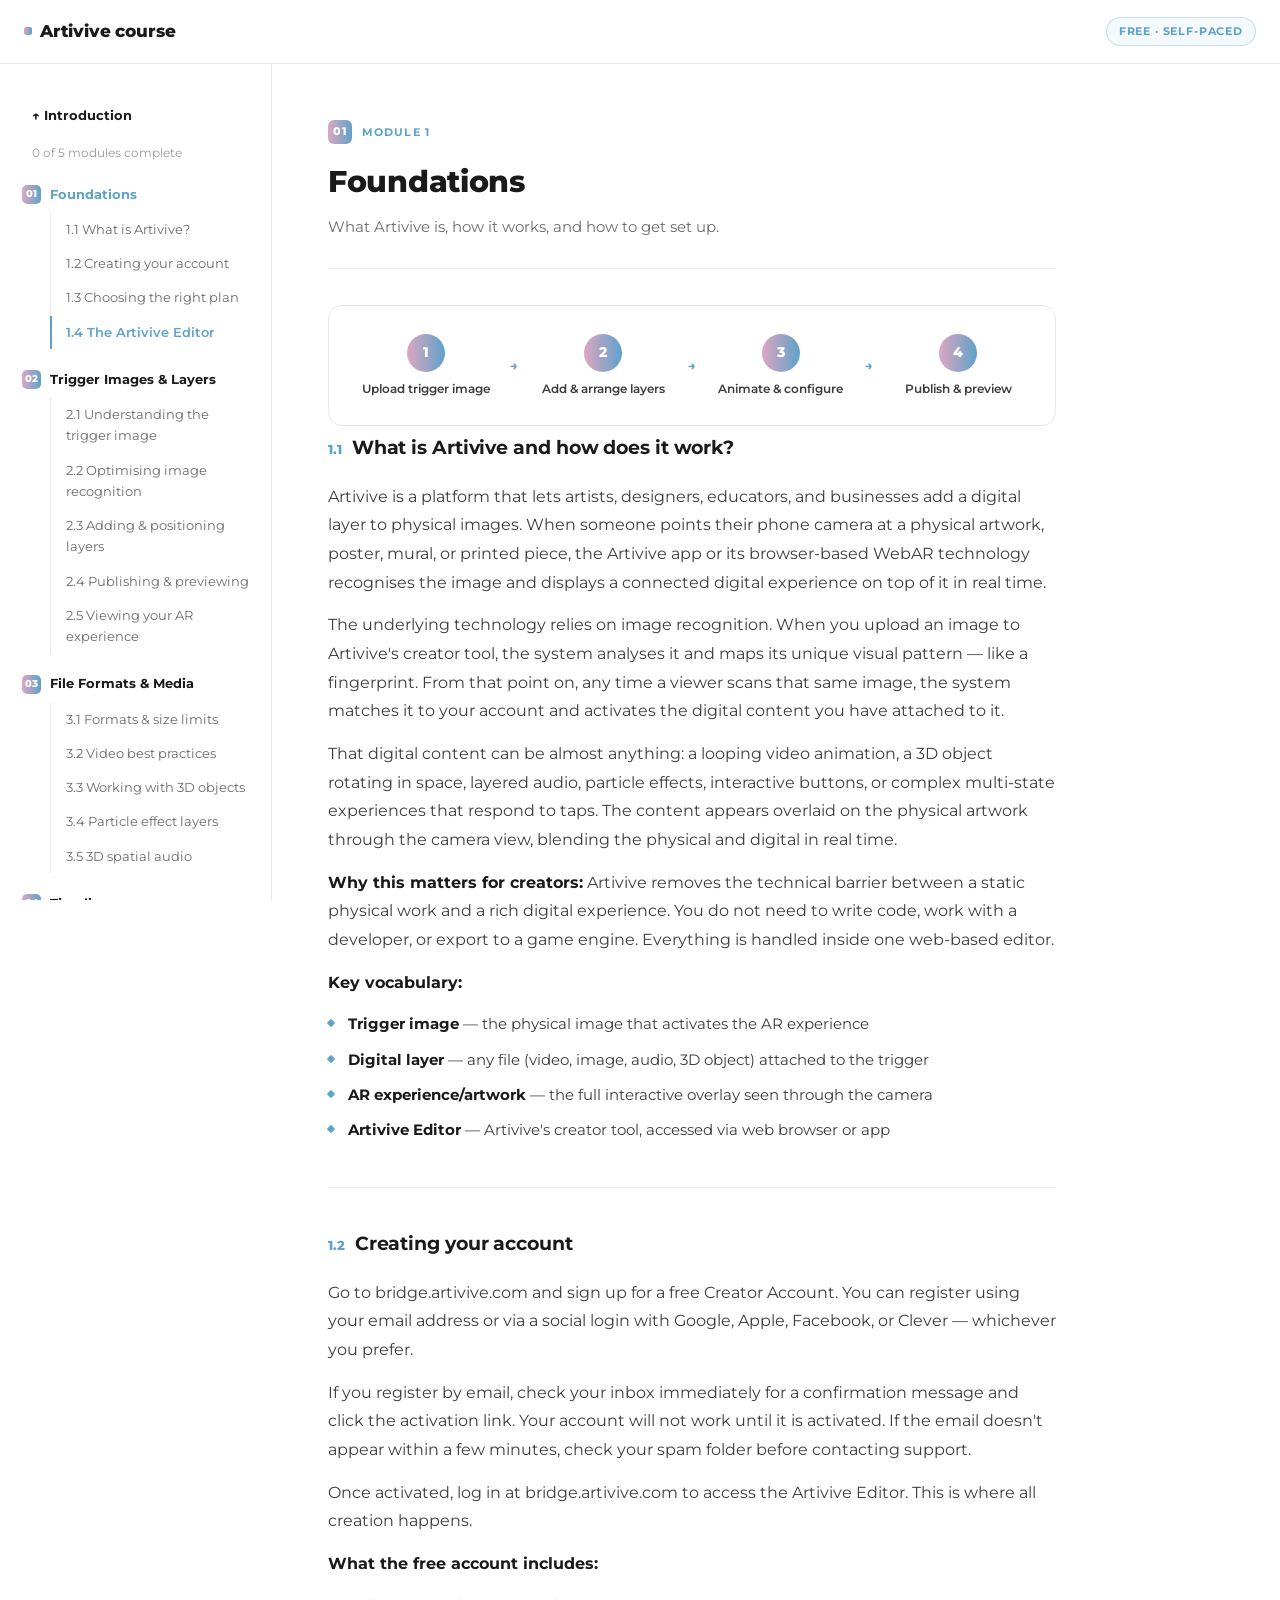
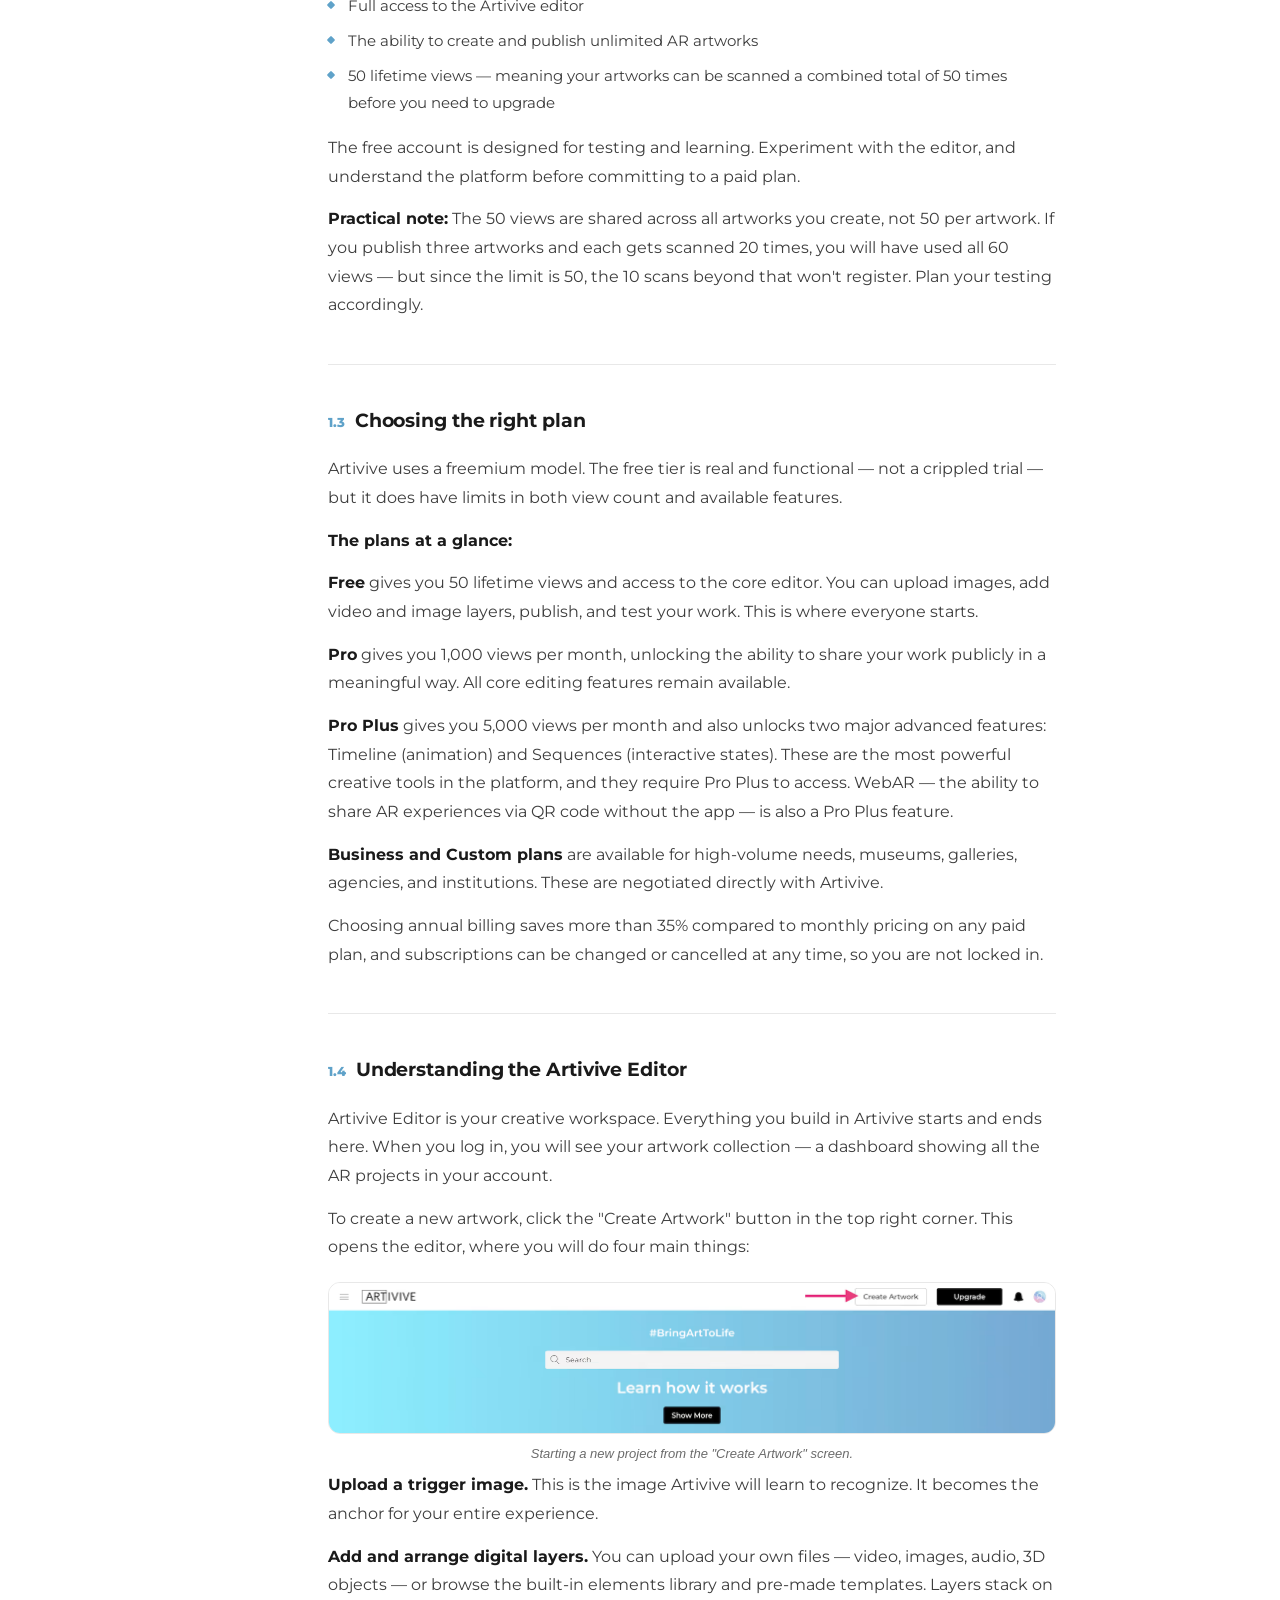
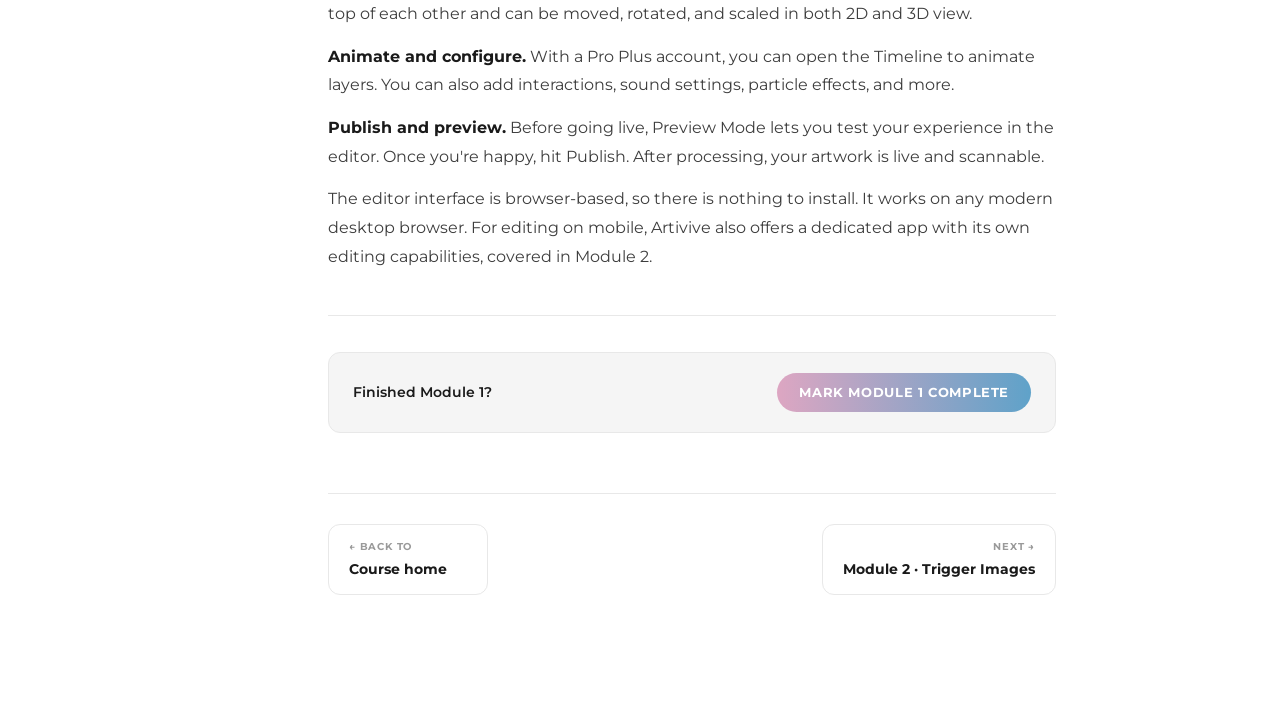
==== commit 08612aa2: "modu" ====
--- a/module-1.html
+++ b/module-1.html
@@ -44,6 +44,9 @@
 
 /* layout */
 .layout{display:flex;max-width:1320px;margin:0 auto;align-items:flex-start;}
+.layout.home{justify-content:center;}
+.layout.home .content{max-width:780px;}
+.layout.home .module-cards-head{margin-top:38px;}
 .sidebar{
   width:272px;flex:0 0 272px;position:sticky;top:64px;
   height:calc(100vh - 64px);overflow-y:auto;
@@ -235,6 +238,9 @@
 .module-cards-head{margin:64px 0 4px;}
 .module-cards-head .eyebrow{font-size:11px;font-weight:700;letter-spacing:.14em;text-transform:uppercase;color:var(--sky);display:block;margin-bottom:10px;}
 .module-cards-head h2{font-size:26px;font-weight:800;letter-spacing:-.01em;}
+.lesson-figure{margin:20px 0 6px;}
+.lesson-figure img{display:block;width:100%;height:auto;border:1px solid var(--edge);border-radius:12px;background:#fff;}
+.lesson-figure figcaption{font-size:13px;color:var(--muted);margin-top:9px;text-align:center;font-style:italic;}
 .module-cards-sub{font-size:15px;color:var(--muted);margin-top:8px;}
 .module-cards + .save-progress{margin-top:40px;}
 .module-card{display:flex;align-items:center;gap:20px;border:1px solid var(--edge);border-radius:14px;padding:22px 24px;transition:border-color .15s ease,transform .15s ease;}
@@ -448,6 +454,10 @@
         <div class="lesson-body">
           <p>Artivive Editor is your creative workspace. Everything you build in Artivive starts and ends here. When you log in, you will see your artwork collection — a dashboard showing all the AR projects in your account.</p>
           <p>To create a new artwork, click the "Create Artwork" button in the top right corner. This opens the editor, where you will do four main things:</p>
+          <figure class="lesson-figure">
+            <img src="[data-uri]" alt="The Create Artwork screen in the Artivive Editor, where a new AR project is started" loading="lazy">
+            <figcaption>Starting a new project from the "Create Artwork" screen.</figcaption>
+          </figure>
           <p><strong>Upload a trigger image.</strong> This is the image Artivive will learn to recognize. It becomes the anchor for your entire experience.</p>
           <p><strong>Add and arrange digital layers.</strong> You can upload your own files — video, images, audio, 3D objects — or browse the built-in elements library and pre-made templates. Layers stack on top of each other and can be moved, rotated, and scaled in both 2D and 3D view.</p>
           <p><strong>Animate and configure.</strong> With a Pro Plus account, you can open the Timeline to animate layers. You can also add interactions, sound settings, particle effects, and more.</p>
@@ -463,7 +473,7 @@
         </div>
         <div class="complete-done">
           <svg viewBox="0 0 24 24" fill="none" stroke="currentColor" stroke-width="2.5" stroke-linecap="round" stroke-linejoin="round"><polyline points="20 6 9 17 4 12"/></svg>
-          <p><strong>Module 1 complete.</strong> Module 2 is now unlocked.</p>
+          <p><strong>Module 1 complete.</strong> Nice work — on to Module 2 whenever you are.</p>
         </div>
       </div>
       </div>
